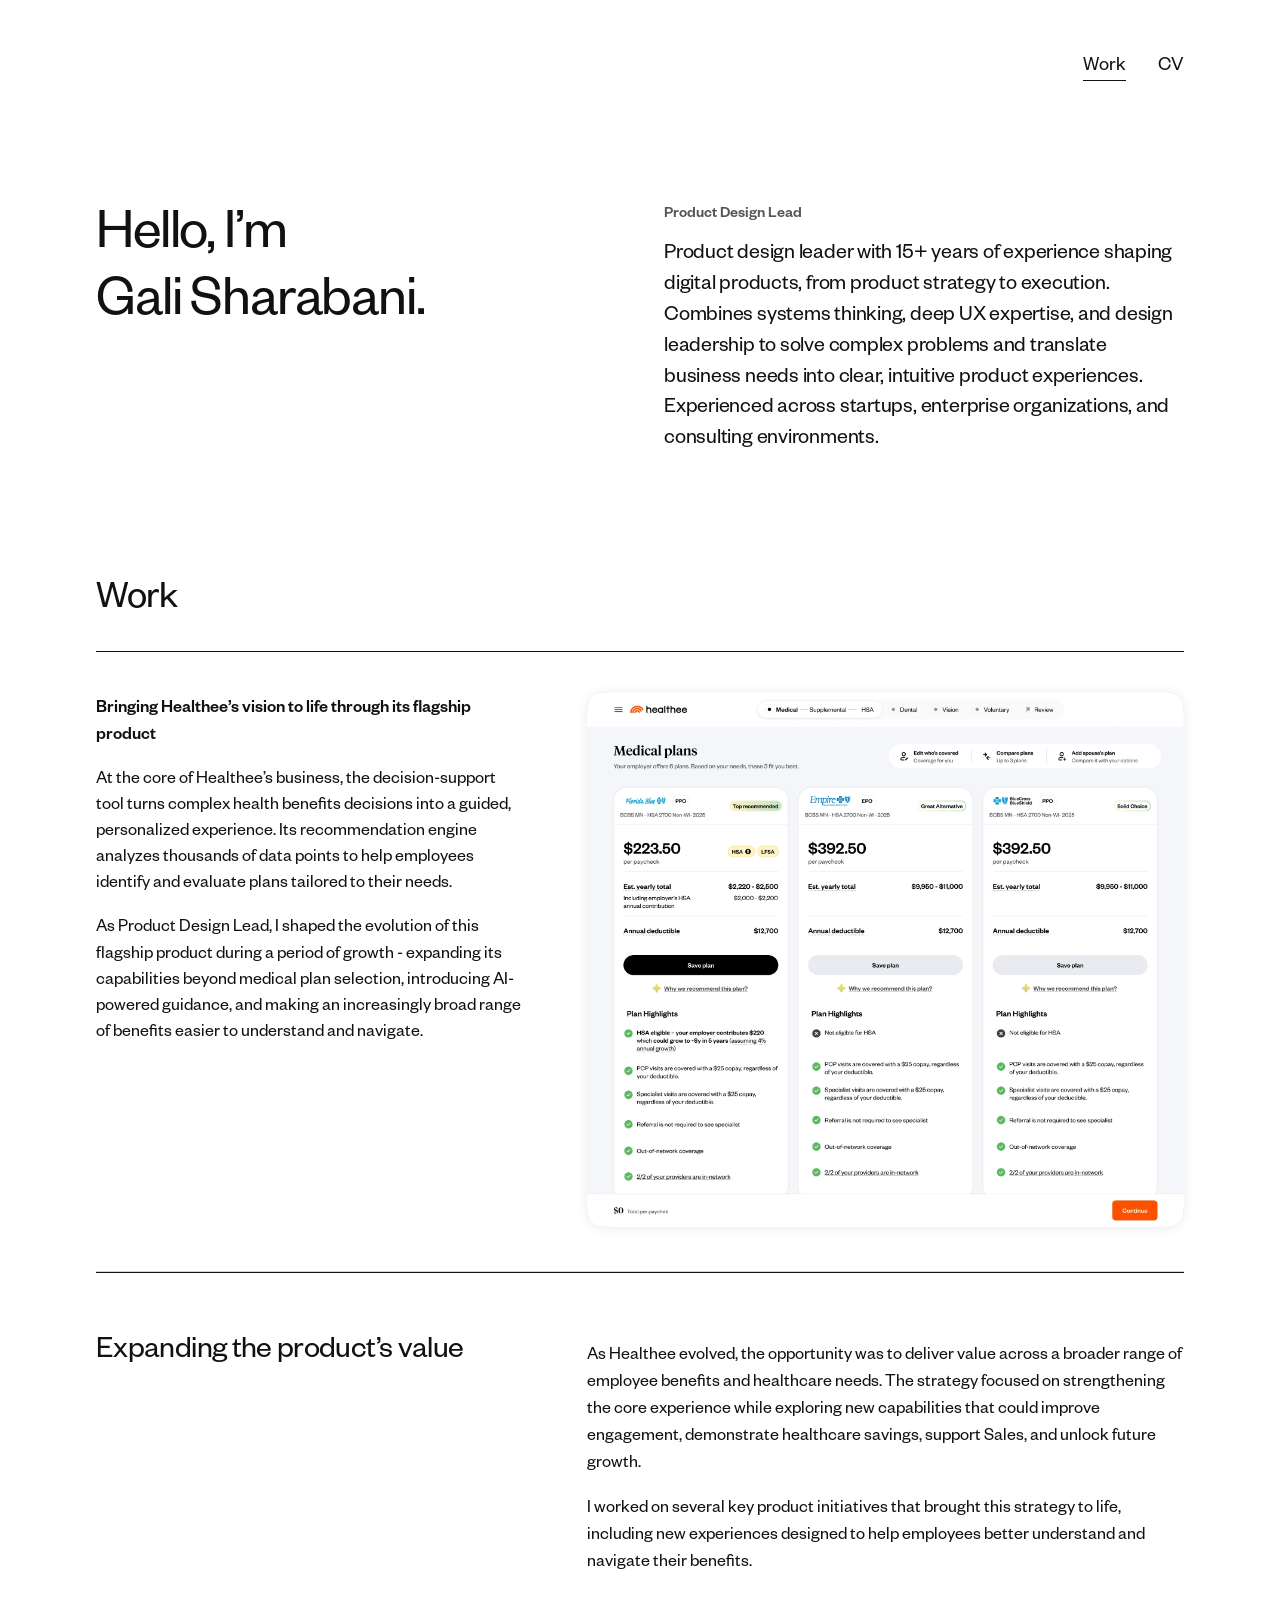
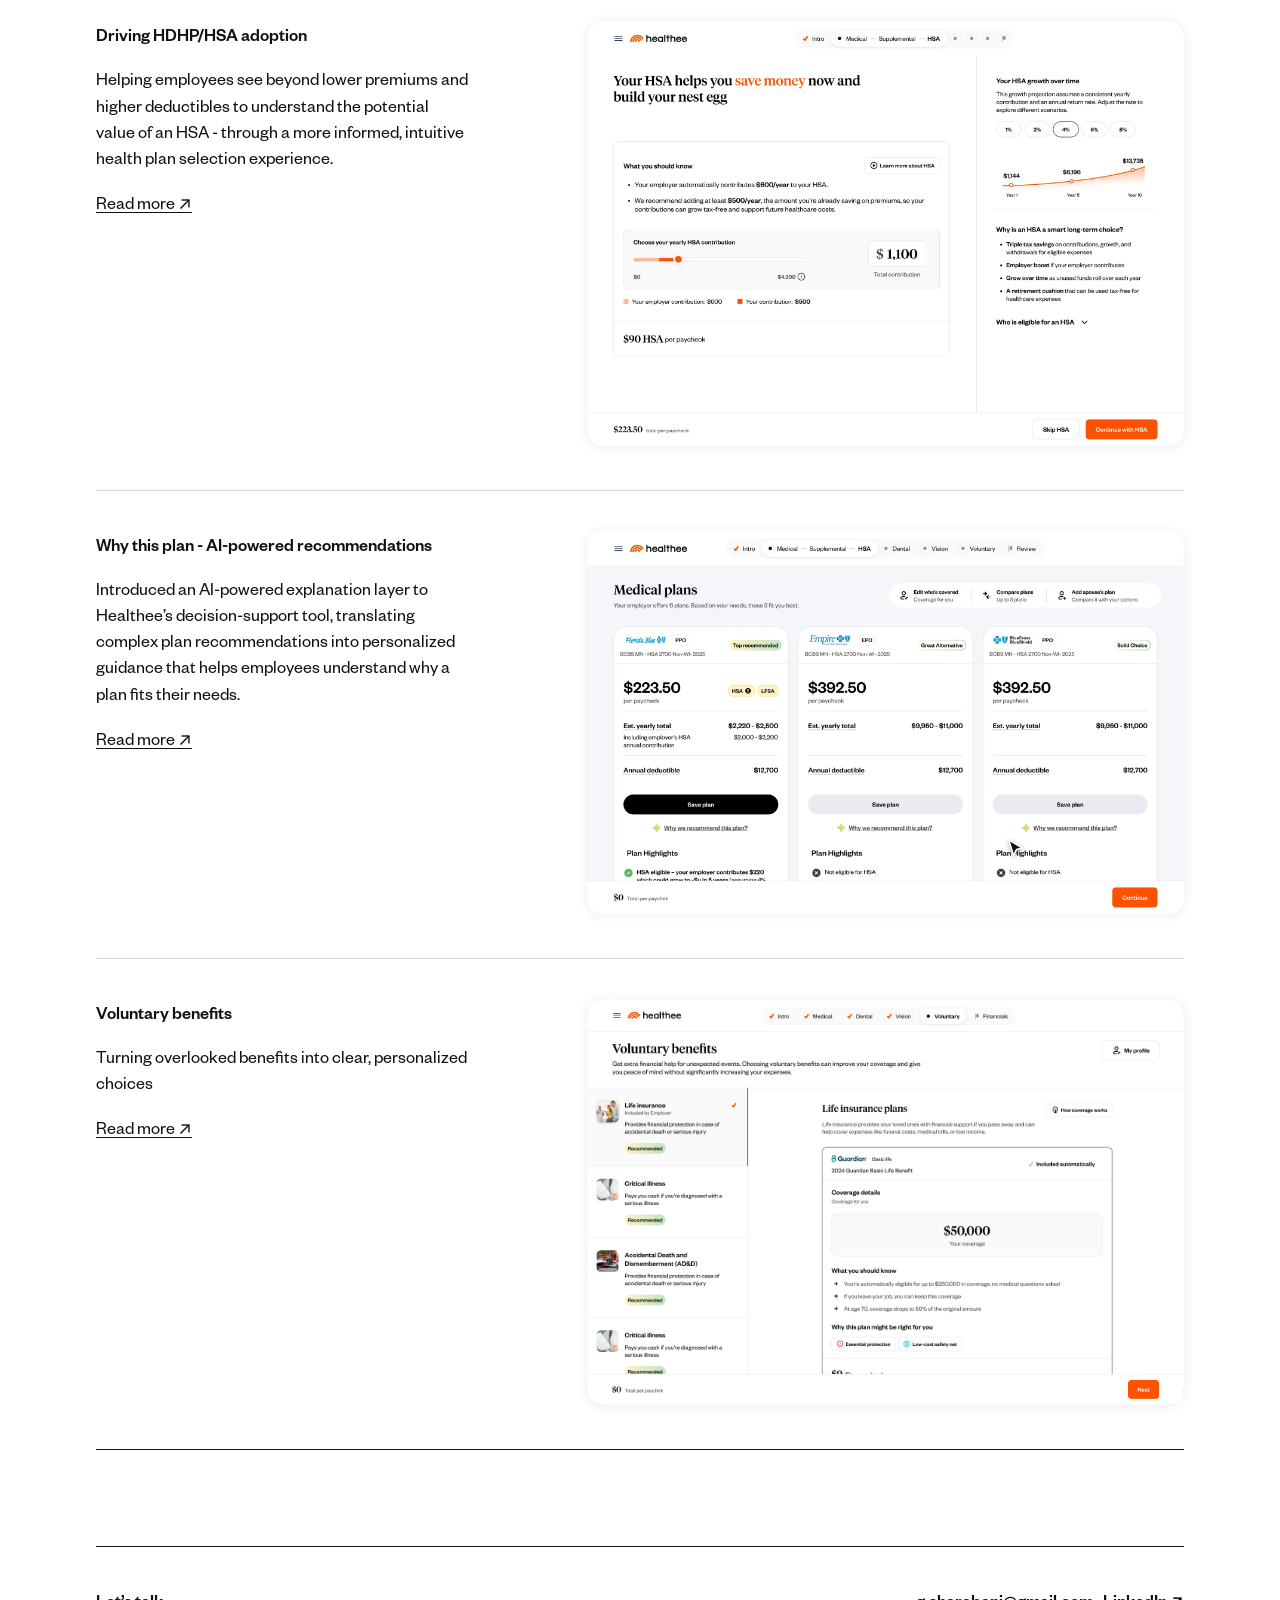
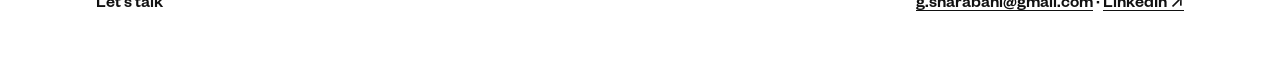
==== index.html @ a4078543 "Initial commit: portfolio site Case studies: HSA, Why this plan, Voluntary benefits.  Co-Authored-By" ====
<!doctype html>
<html lang="en">
<head>
<meta charset="utf-8">
<meta name="viewport" content="width=device-width, initial-scale=1">
<title>Gali Sharabani - Product Design Lead</title>
<meta name="description" content="Product design leader with 15+ years of experience shaping digital products, from product strategy to execution.">
<link rel="preconnect" href="https://fonts.googleapis.com">
<link rel="preconnect" href="https://fonts.gstatic.com" crossorigin>
<link href="https://fonts.googleapis.com/css2?family=Inter:wght@400;500&display=swap" rel="stylesheet">
<style>
@font-face { font-family: "Founders Grotesk"; font-weight: 300; font-style: normal; font-display: swap; src: local("Founders Grotesk Light"), url("fonts/FoundersGrotesk-Light.otf") format("opentype"); }
@font-face { font-family: "Founders Grotesk"; font-weight: 400; font-style: normal; font-display: swap; src: local("Founders Grotesk Regular"), url("fonts/FoundersGrotesk-Regular.otf") format("opentype"); }
@font-face { font-family: "Founders Grotesk"; font-weight: 500; font-style: normal; font-display: swap; src: local("Founders Grotesk Medium"), url("fonts/FoundersGrotesk-Medium.otf") format("opentype"); }
  :root {
    --bg: #ffffff;
    --ink: #111;
    --muted: #55555a;
    --line: #111;
    --chip: #e9e9e7;
    --shot: #ececea;
    --gutter: 56px;
  }
  @media (prefers-color-scheme: dark) {
    :root { --bg:#121212; --ink:#f2f2f0; --muted:#a3a3a8; --line:#f2f2f0; --chip:#26262a; --shot:#1e1e21; }
  }
  * { box-sizing: border-box; }
  html { scroll-behavior: smooth; }
  body {
    margin: 0; background: var(--bg); color: var(--ink);
    font-family: "Founders Grotesk", Inter, system-ui, -apple-system, "Helvetica Neue", Arial, sans-serif;
    font-size: 18px; line-height: 1.5; -webkit-font-smoothing: antialiased;
  }
  a { color: inherit; }
  .wrap { max-width: 1200px; margin: 0 auto; padding: 0 var(--gutter); }

  /* nav */
  nav { display: flex; justify-content: flex-end; gap: 32px; padding-top: 48px; font-size: 20px; }
  nav a { text-decoration: none; padding-bottom: 2px; border-bottom: 1px solid transparent; }
  nav a:hover, nav a:focus-visible { border-bottom-color: var(--ink); }

  /* hero */
  .hero { display: grid; grid-template-columns: 1fr 1fr; gap: 48px; align-items: start; padding: 112px 0 112px; }
  h1 { font-weight: 400; font-size: 58px; line-height: 1.15; letter-spacing: -0.02em; margin: 0; }
  .hero .intro p { font-size: 22px; line-height: 1.4; margin: 12px 0 0; letter-spacing: -0.01em; }
  .hero .intro .kicker { font-size: 16px; font-weight: 500; color: var(--muted); margin: 8px 0 0; letter-spacing: 0; }

  /* section headers */
  h2.section { font-weight: 400; font-size: 40px; letter-spacing: -0.02em; margin: 0 0 28px; }
  .rule { border: 0; border-top: 1px solid var(--line); margin: 0; }

  /* project rows */
  .project { display: grid; grid-template-columns: 5fr 7fr; gap: 64px; padding: 40px 0 44px; border-bottom: 1px solid color-mix(in srgb, var(--ink) 18%, transparent); }
  .project:last-of-type { border-bottom: 0; }
  .project h3 { font-size: 18px; font-weight: 500; margin: 0 0 18px; }
  .project .desc { font-size: 18px; line-height: 1.45; margin: 0 0 18px; max-width: 34ch; }
  .project .meta { margin: 0 0 4px; }
  .tags { display: flex; flex-wrap: wrap; gap: 8px; margin: 18px 0 40px; padding: 0; list-style: none; max-width: 380px; }
  .tags li { background: var(--chip); border-radius: 4px; padding: 3px 10px; font-size: 16px; font-weight: 500; }
  .desc.wide { max-width: 52ch; }
  .initiatives { padding: 48px 0 8px; display: grid; grid-template-columns: 5fr 7fr; gap: 64px; align-items: start; }
  .initiatives h2.sub { margin: 0; }
  .initiatives .init-text .desc { margin-bottom: 18px; }
  .initiatives .init-text .desc:last-child { margin-bottom: 0; }
  .initiatives .desc.wide { max-width: none; }
  h2.sub { font-weight: 400; font-size: 32px; letter-spacing: -0.02em; margin: 0 0 20px; }
  .initiatives .lede { font-size: 18px; font-weight: 500; margin: 0 0 12px; }
  .project h4.subhead { font-size: 18px; font-weight: 500; margin: 28px 0 18px; }
  .flow { position: relative; }
  .flow .screen { position: relative; border-radius: 2.5% / 3.9%; overflow: hidden; background: #fff; box-shadow: 0 1px 12px rgba(0,0,0,.08); }
  .flow .screen img { display: block; width: 100%; height: auto; }
  .flow .screen img.l-pop, .flow .screen img.l-drawer { position: absolute; inset: 0; opacity: 0; }
  .flow .cursor { position: absolute; left: 70%; top: 80%; pointer-events: none; filter: drop-shadow(0 1px 2px rgba(0,0,0,.35)); }
  @media (prefers-reduced-motion: no-preference) {
    .flow .l-pop { animation: flow-pop 12s infinite; }
    .flow .l-drawer { animation: flow-drawer 12s infinite; }
    .flow .cursor { animation: flow-cursor 12s infinite; }
  }
  @media (prefers-reduced-motion: reduce) { .flow .cursor { display: none; } }
  @keyframes flow-pop { 0%,11% { opacity: 0 } 14%,34% { opacity: 1 } 37%,100% { opacity: 0 } }
  @keyframes flow-drawer { 0%,35% { opacity: 0 } 38%,72% { opacity: 1 } 76%,100% { opacity: 0 } }
  @keyframes flow-cursor {
    0%   { left: 70%; top: 82%; transform: scale(1) }
    10%  { left: 28%; top: 31%; transform: scale(1) }
    22%  { left: 28%; top: 31%; transform: scale(1) }
    30%  { left: 17%; top: 63%; transform: scale(1) }
    33%  { left: 17%; top: 63%; transform: scale(1) }
    34%  { left: 17%; top: 63%; transform: scale(.82) }
    35.5%{ left: 17%; top: 63%; transform: scale(1) }
    52%  { left: 96%; top: 6%; transform: scale(1) }
    69%  { left: 96%; top: 6%; transform: scale(1) }
    70.5%{ left: 96%; top: 6%; transform: scale(.82) }
    72%  { left: 96%; top: 6%; transform: scale(1) }
    82%  { left: 62%; top: 86%; transform: scale(1) }
    100% { left: 70%; top: 82%; transform: scale(1) }
  }
  .more { text-decoration: underline; text-underline-offset: 3px; }
  .shot { border-radius: 16px; background: var(--shot); overflow: hidden; aspect-ratio: 16 / 10; box-shadow: 0 1px 12px rgba(0,0,0,.08); position: relative; display: grid; place-items: center; }
  .shot img { width: 100%; height: 100%; object-fit: cover; display: block; position: absolute; inset: 0; }
  .shot span { color: var(--muted); font-size: 16px; padding: 16px; text-align: center; }

  /* CV */
  [hidden] { display: none !important; }
  nav a[aria-current="page"] { border-bottom-color: var(--ink); }
  #cv { padding-top: 112px; }
  .cv-intro { font-size: 27px; line-height: 1.3; letter-spacing: -0.01em; max-width: 40ch; margin: 0 0 56px; }
  .cv-row { display: grid; grid-template-columns: 5fr 7fr; gap: 64px; padding: 28px 0; border-top: 1px solid color-mix(in srgb, var(--ink) 18%, transparent); }
  .cv-row > h4 { margin: 0; font-size: 16px; font-weight: 500; letter-spacing: .02em; text-transform: none; color: var(--muted); }
  .job { margin: 0 0 32px; }
  .job:last-child { margin-bottom: 0; }
  .job-head { display: flex; justify-content: space-between; gap: 16px; font-weight: 500; }
  .job-head .yrs { font-weight: 400; color: var(--muted); white-space: nowrap; }
  .job .role { margin: 0 0 8px; color: var(--muted); }
  .job ul { margin: 8px 0 0; padding-left: 18px; }
  .job li { margin: 0 0 6px; max-width: 62ch; }
  .plain p { margin: 0 0 6px; }
  .plain .sub { color: var(--muted); }

  footer { margin-top: 96px; border-top: 1px solid var(--line); padding: 40px 0 64px; display: flex; justify-content: space-between; flex-wrap: wrap; gap: 16px; font-weight: 500; }
  footer a { text-underline-offset: 3px; }

  /* tablet / mobile */
  @media (max-width: 860px) {
    :root { --gutter: 24px; }
    nav { padding-top: 28px; font-size: 18px; }
    .hero { grid-template-columns: 1fr; gap: 24px; padding: 64px 0; }
    h1 { font-size: 45px; }
    .hero .intro p { font-size: 20px; margin: 12px 0 0; }
    .hero .intro .kicker { font-size: 16px; margin: 0; }
    h2.section { font-size: 34px; }
    .project, .cv-row, .initiatives { grid-template-columns: 1fr; gap: 24px; }
    .project .desc { max-width: none; }
    .tags { margin-bottom: 20px; }
    .cv-intro { font-size: 22px; }
    #cv { padding-top: 64px; }
  }
  @media (prefers-reduced-motion: reduce) { html { scroll-behavior: auto; } }
</style>
</head>
<body>
<div class="wrap">

  <nav aria-label="Primary">
    <a href="#work" id="tab-work" aria-current="page">Work</a>
    <a href="#cv" id="tab-cv">CV</a>
  </nav>

  <div id="view-work">
  <header class="hero">
    <h1>Hello, I’m<br>Gali Sharabani.</h1>
    <div class="intro"><p class="kicker">Product Design Lead</p><p>Product design leader with 15+ years of experience shaping digital products, from product strategy to execution. Combines systems thinking, deep UX expertise, and design leadership to solve complex problems and translate business needs into clear, intuitive product experiences. Experienced across startups, enterprise organizations, and consulting environments.</p></div>
  </header>

  <main>
    <section id="work" aria-labelledby="work-title">
      <h2 class="section" id="work-title">Work</h2>
      <hr class="rule">

      <article class="project">
        <div>
          <h3>Bringing Healthee’s vision to life through its flagship product</h3>
          <p class="desc wide">At the core of Healthee’s business, the decision-support tool turns complex health benefits decisions into a guided, personalized experience. Its recommendation engine analyzes thousands of data points to help employees identify and evaluate plans tailored to their needs.</p>
          <p class="desc wide">As Product Design Lead, I shaped the evolution of this flagship product during a period of growth - expanding its capabilities beyond medical plan selection, introducing AI-powered guidance, and making an increasingly broad range of benefits easier to understand and navigate.</p>

        </div>
        <div class="shot" style="aspect-ratio: 2000 / 1793">
          <span>Add screenshot: assets/decision-support.png</span>
          <img src="assets/decision-support.png" alt="Healthee decision-support tool, plan recommendation screen" onerror="this.remove()">
        </div>
      </article>

      <hr class="rule">
      <div class="initiatives">
        <h2 class="sub">Expanding the product’s value</h2>
        <div class="init-text">
        <p class="desc wide">As Healthee evolved, the opportunity was to deliver value across a broader range of employee benefits and healthcare needs. The strategy focused on strengthening the core experience while exploring new capabilities that could improve engagement, demonstrate healthcare savings, support Sales, and unlock future growth.</p>
        <p class="desc wide">I worked on several key product initiatives that brought this strategy to life, including new experiences designed to help employees better understand and navigate their benefits.</p>
        </div>
      </div>
      <article class="project">
        <div>
          <h3><a href="hsa.html" style="text-decoration:none">Driving HDHP/HSA adoption</a></h3>
          <p class="desc">Helping employees see beyond lower premiums and higher deductibles to understand the potential value of an HSA - through a more informed, intuitive health plan selection experience.</p>
          <a class="more" href="hsa.html">Read more ↗</a>
        </div>
        <a href="hsa.html" aria-label="Open Driving HDHP/HSA adoption case study" style="display:block;text-decoration:none"><div class="shot" style="aspect-ratio: 2000 / 1422">
          <span>Add screenshot: assets/hsa.png</span>
          <img src="assets/hsa.png" alt="HSA experience" onerror="this.remove()">
        </div></a>
      </article>
      <article class="project">
        <div>
          <h3><a href="why-this-plan.html" style="text-decoration:none">Why this plan - AI-powered recommendations</a></h3>
          <p class="desc">Introduced an AI-powered explanation layer to Healthee’s decision-support tool, translating complex plan recommendations into personalized guidance that helps employees understand why a plan fits their needs.</p>
          <a class="more" href="why-this-plan.html">Read more ↗</a>
        </div>
        <a href="why-this-plan.html" aria-label="Open Why this plan case study" style="display:block;text-decoration:none">
          <div class="flow" role="img" aria-label="Animation: hovering the recommended plan opens a short explanation, then a full explanation panel opens and closes">
            <div class="screen">
              <img src="assets/why-this-plan/flow-base.webp" alt="" width="2000" height="1282">
              <img class="l-pop" src="assets/why-this-plan/flow-popover.webp" alt="" width="2000" height="1282">
              <img class="l-drawer" src="assets/why-this-plan/flow-drawer.webp" alt="" width="2000" height="1282">
              <svg class="cursor" viewBox="0 0 24 24" width="22" height="22" aria-hidden="true"><path d="M4 2l15 9-6.5 1.6L9.4 19z" fill="#111" stroke="#fff" stroke-width="1.6" stroke-linejoin="round"/></svg>
            </div>
          </div></a>
      </article>
      <article class="project">
        <div>
          <h3><a href="voluntary-benefits.html" style="text-decoration:none">Voluntary benefits</a></h3>
          <p class="desc">Turning overlooked benefits into clear, personalized choices</p>
          <a class="more" href="voluntary-benefits.html">Read more ↗</a>
        </div>
        <a href="voluntary-benefits.html" aria-label="Open Voluntary benefits case study" style="display:block;text-decoration:none"><div class="shot" style="aspect-ratio: 1536 / 1044">
          <span>Add screenshot: assets/voluntary-benefits.png</span>
          <img src="assets/voluntary-benefits.png" alt="Voluntary benefits step: benefit types on the left, life insurance plan on the right" onerror="this.remove()">
        </div></a>
      </article>
      <hr class="rule">
    </section>
  </main>
  </div>

  <div id="view-cv" hidden>
  <main>
    <section id="cv" aria-labelledby="cv-title">
      <h2 class="section" id="cv-title">CV</h2>
      <p class="cv-intro">Experienced across startups, enterprise organizations, and consulting environments.</p>

      <div class="cv-row">
        <h4>Experience</h4>
        <div>
          <div class="job">
            <div class="job-head"><span>Healthee</span><span class="yrs">2024 – 2026</span></div>
            <p class="role">Product design lead</p>
            <ul>
              <li>Owned the end-to-end user experience for Healthee’s decision-support tool, a core growth product, partnering with Product and Engineering to evolve the experience and deliver on user and business goals.</li>
              <li>Drove complex product initiatives from discovery and definition through design and launch, including major redesigns, new features, and expansion into additional employee benefit experiences.</li>
              <li>Applied user research and product performance insights to identify opportunities, validate design solutions, and continuously improve key product experiences.</li>
              <li>Partnered with Sales to translate the product roadmap into tailored, interactive demos for prospective customers, using AI-powered, code-based prototypes to bring planned capabilities to life.</li>
              <li>Collaborated with Product and Engineering leadership on product direction, priorities, and execution, translating business objectives and user needs into effective product experiences.</li>
              <li>Provided design leadership across the team, driving design quality, leading design reviews, guiding designers through complex challenges, and owning critical cross-team initiatives.</li>
            </ul>
          </div>
          <div class="job">
            <div class="job-head"><span>Designit</span><span class="yrs">2017 – 2024</span></div>
            <p class="role">Director of product design (grew from product designer)</p>
            <ul>
              <li>Managed and mentored up to 15 product designers while staying hands-on in strategic client work.</li>
              <li>Oversaw multiple enterprise engagements at once, from discovery and strategy to design and delivery.</li>
              <li>Worked across finance, insurance, automotive, retail and technology, with clients including Bank Leumi, General Motors, Menora, Shufersal, DavidShield and Cyberint.</li>
              <li>Contributed to business development, recruiting and the growth of the product design practice.</li>
            </ul>
          </div>
          <div class="job">
            <div class="job-head"><span>BRIO Interaction Design</span><span class="yrs">2014 – 2017</span></div>
            <p class="role">Digital product &amp; UX designer</p>
            <ul>
              <li>Designed web and mobile products, from strategy and UX to visual design, prototyping and implementation, working closely with product and engineering.</li>
            </ul>
          </div>
          <div class="job">
            <div class="job-head"><span>Earlier</span></div>
            <p class="role">Freelance graphic &amp; web designer, UX/UI (2013-2017) · Reshet TV, UI designer (2013-2014) · Long Tall Sally, graphic design intern (2012)</p>
          </div>
        </div>
      </div>

      <div class="cv-row">
        <h4>Teaching</h4>
        <div class="plain">
          <p>Shenkar College of Engineering and Design</p>
          <p class="sub">Lecturer, product design · Visual Communication Department</p>
        </div>
      </div>

      <div class="cv-row">
        <h4>Education</h4>
        <div class="plain">
          <p>Shenkar College of Engineering and Design · 2009 – 2013</p>
          <p class="sub">B.Des in Visual Communication, major in Interaction Design</p>
        </div>
      </div>

      <div class="cv-row">
        <h4>Expertise</h4>
        <ul class="tags" style="margin:0;max-width:none" aria-label="Expertise">
          <li>Product design</li><li>Product strategy</li><li>Design leadership</li><li>People mentoring</li>
          <li>Design systems</li><li>UX architecture</li><li>UX writing</li><li>AI-assisted design workflows</li>
        </ul>
      </div>

      <div class="cv-row">
        <h4>Languages</h4>
        <div class="plain"><p>Hebrew - native · English - fluent</p></div>
      </div>
    </section>
  </main>
  </div>

  <footer>
    <span>Let’s talk</span>
    <span><a href="mailto:g.sharabani@gmail.com">g.sharabani@gmail.com</a> · <a href="https://www.linkedin.com/in/gali-sharabani-26747218/" target="_blank" rel="noopener noreferrer">LinkedIn ↗</a></span>
  </footer>
</div>
<script>
  (function () {
    var views = { work: document.getElementById('view-work'), cv: document.getElementById('view-cv') };
    var tabs = { work: document.getElementById('tab-work'), cv: document.getElementById('tab-cv') };
    function show(key) {
      for (var k in views) {
        views[k].hidden = k !== key;
        if (k === key) tabs[k].setAttribute('aria-current', 'page'); else tabs[k].removeAttribute('aria-current');
      }
      window.scrollTo(0, 0);
    }
    Object.keys(tabs).forEach(function (k) {
      tabs[k].addEventListener('click', function (e) {
        e.preventDefault();
        show(k);
        try { history.replaceState(null, '', '#' + k); } catch (err) {}
      });
    });
    window.addEventListener('hashchange', function () { show(location.hash === '#cv' ? 'cv' : 'work'); });
    show(location.hash === '#cv' ? 'cv' : 'work');
  })();
</script>
</body>
</html>
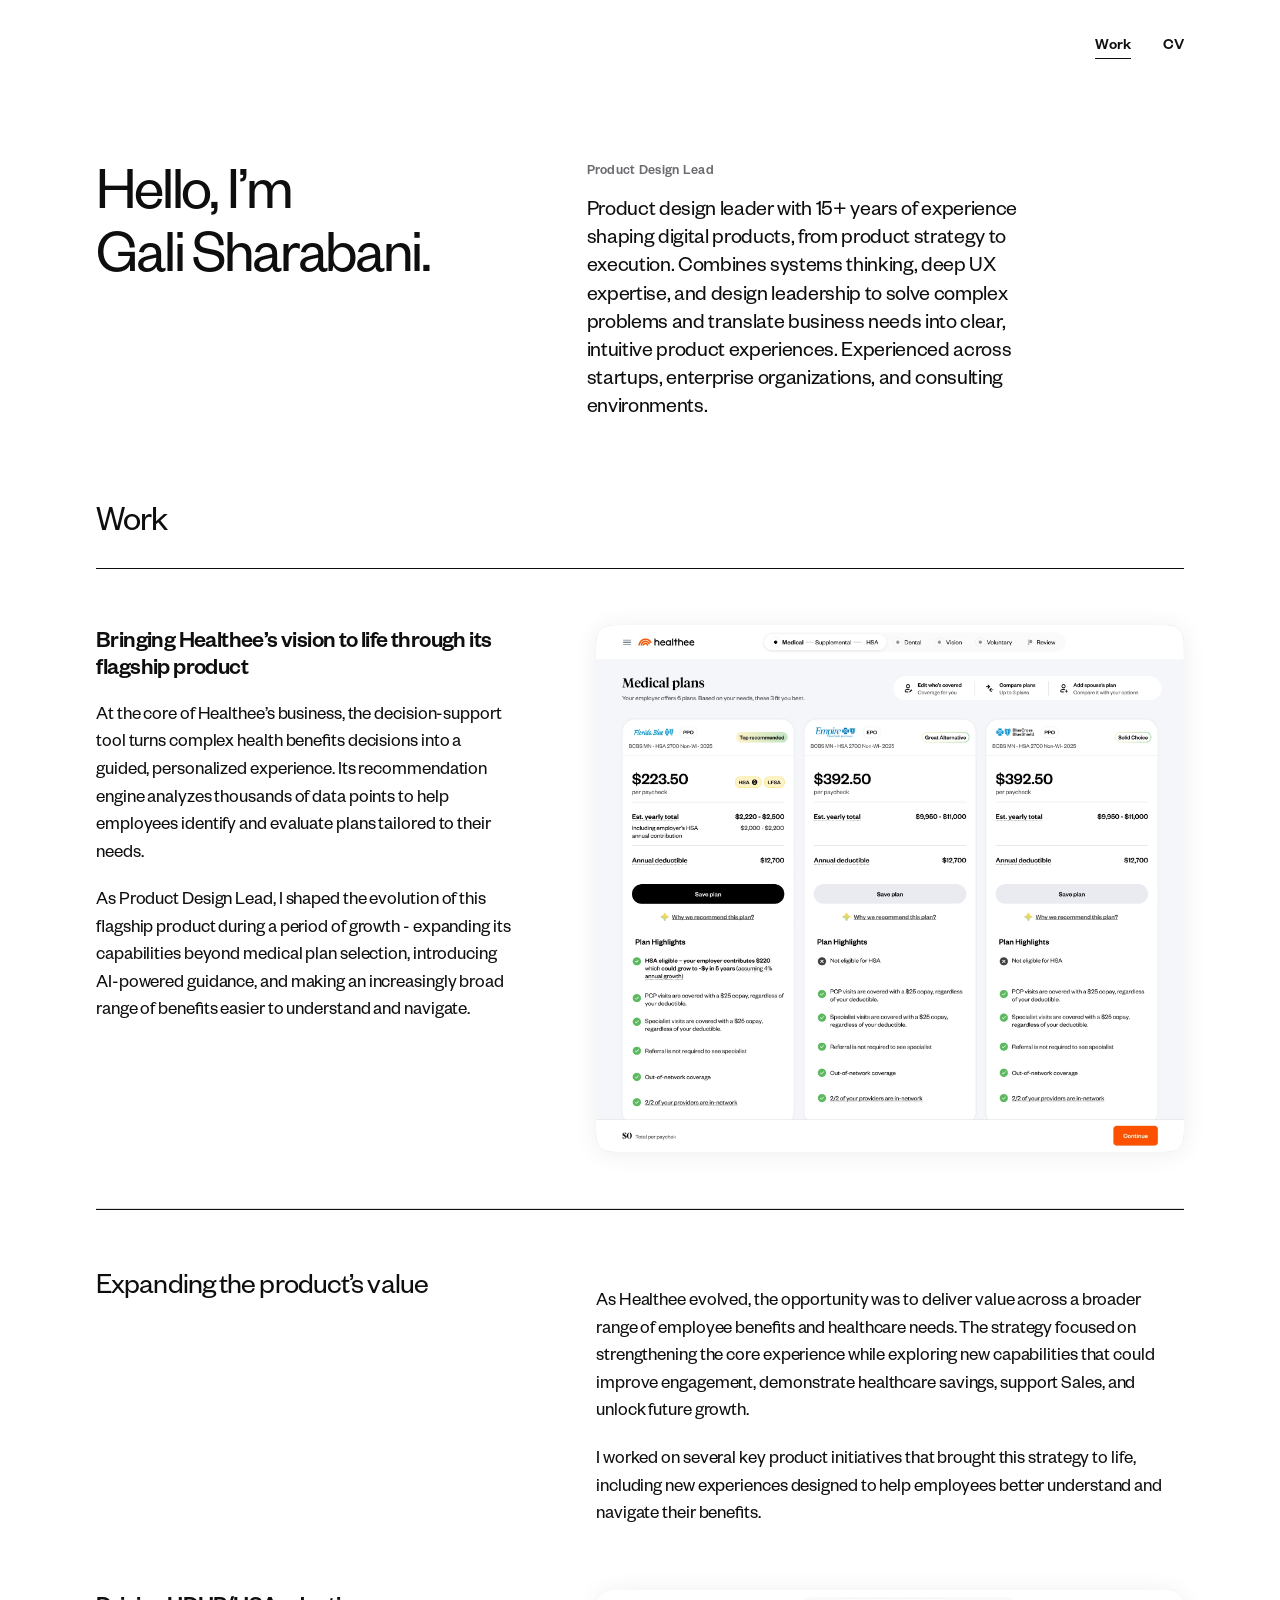
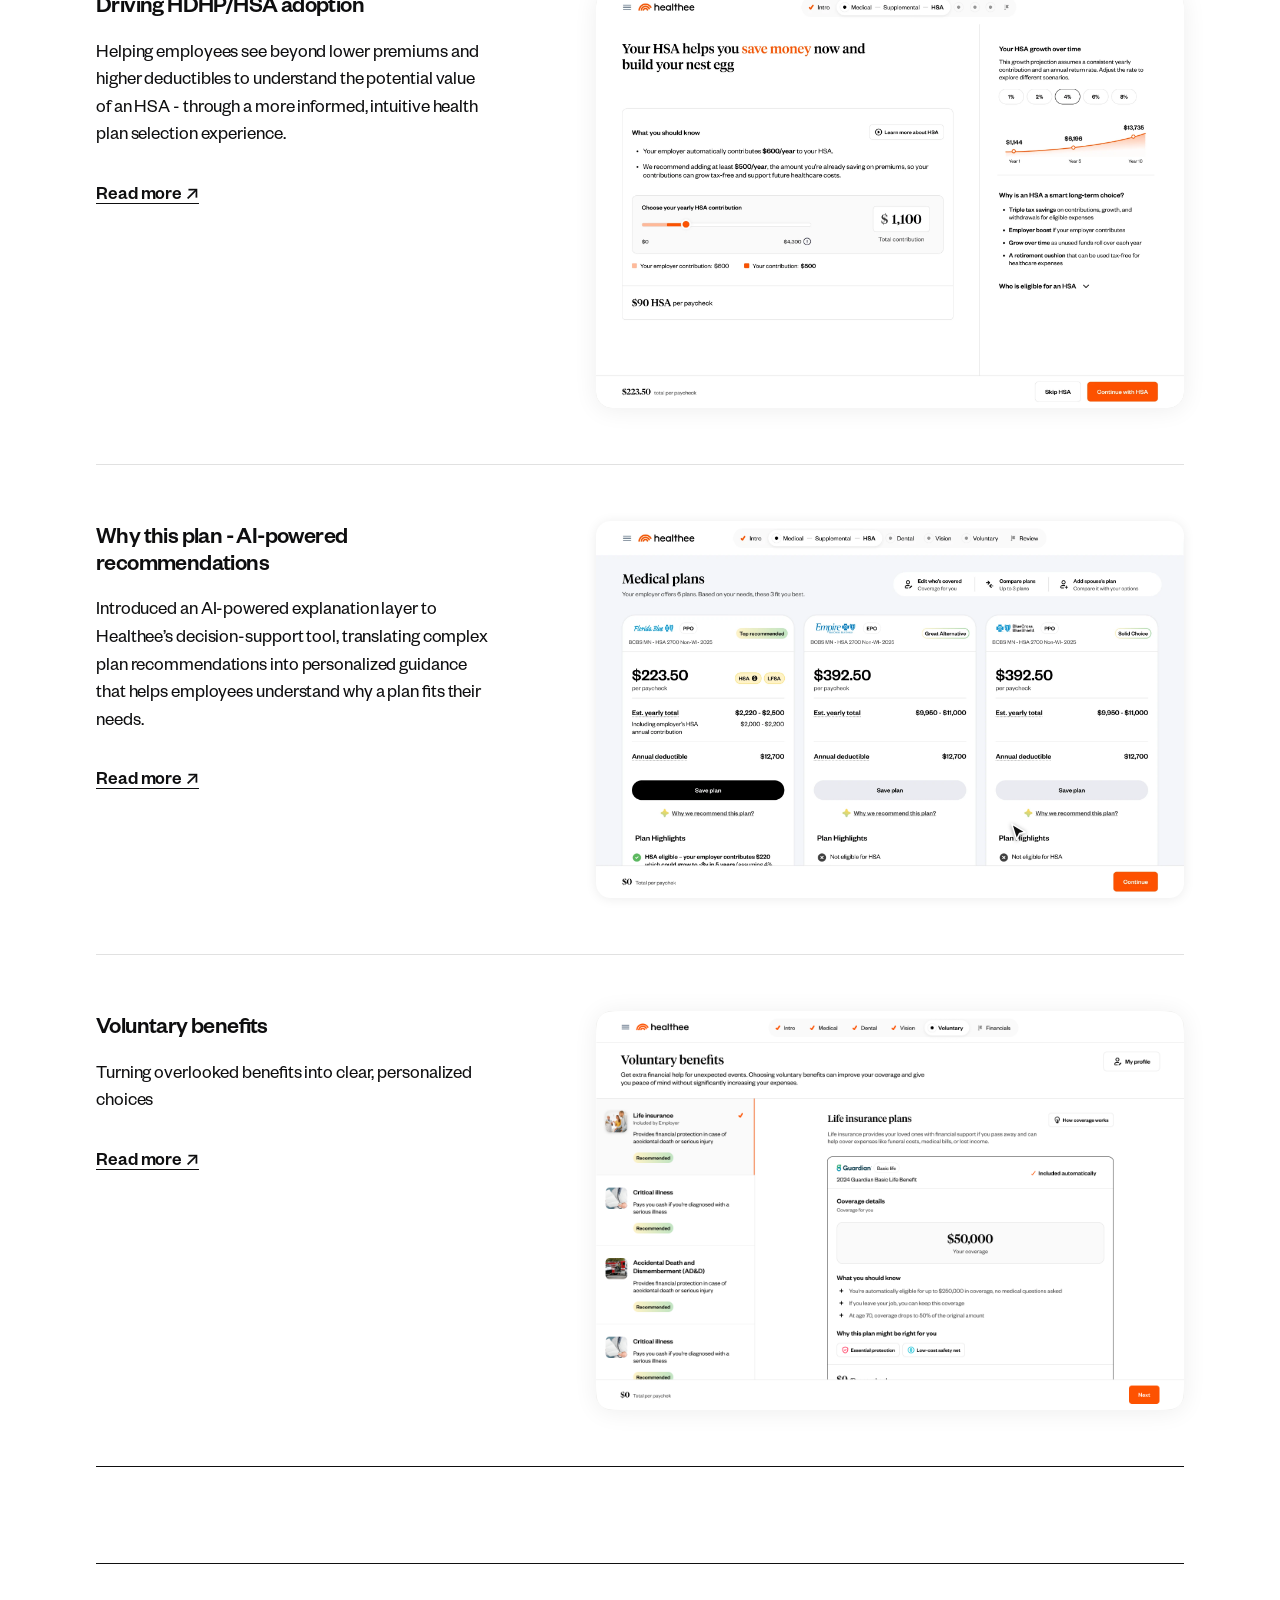
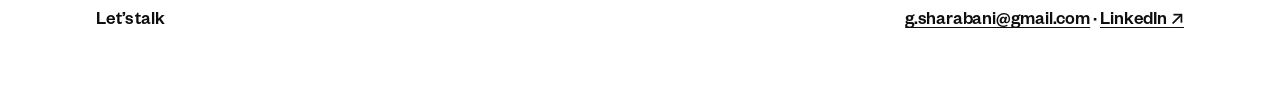
==== commit 4f815979: "Update CV, case studies, typography and design pass Co-Authored-By: Claude Sonnet 5.5 <noreply@anthr" ====
--- a/index.html
+++ b/index.html
@@ -29,7 +29,7 @@
   body {
     margin: 0; background: var(--bg); color: var(--ink);
     font-family: "Founders Grotesk", Inter, system-ui, -apple-system, "Helvetica Neue", Arial, sans-serif;
-    font-size: 18px; line-height: 1.5; -webkit-font-smoothing: antialiased;
+    font-size: calc(18px + 2pt); line-height: 1.5; -webkit-font-smoothing: antialiased;
   }
   a { color: inherit; }
   .wrap { max-width: 1200px; margin: 0 auto; padding: 0 var(--gutter); }
@@ -52,8 +52,8 @@
   /* project rows */
   .project { display: grid; grid-template-columns: 5fr 7fr; gap: 64px; padding: 40px 0 44px; border-bottom: 1px solid color-mix(in srgb, var(--ink) 18%, transparent); }
   .project:last-of-type { border-bottom: 0; }
-  .project h3 { font-size: 18px; font-weight: 500; margin: 0 0 18px; }
-  .project .desc { font-size: 18px; line-height: 1.45; margin: 0 0 18px; max-width: 34ch; }
+  .project h3 { font-size: calc(18px + 2pt); font-weight: 500; margin: 0 0 18px; }
+  .project .desc { font-size: calc(18px + 2pt); line-height: 1.45; margin: 0 0 18px; max-width: 34ch; }
   .project .meta { margin: 0 0 4px; }
   .tags { display: flex; flex-wrap: wrap; gap: 8px; margin: 18px 0 40px; padding: 0; list-style: none; max-width: 380px; }
   .tags li { background: var(--chip); border-radius: 4px; padding: 3px 10px; font-size: 16px; font-weight: 500; }
@@ -64,8 +64,8 @@
   .initiatives .init-text .desc:last-child { margin-bottom: 0; }
   .initiatives .desc.wide { max-width: none; }
   h2.sub { font-weight: 400; font-size: 32px; letter-spacing: -0.02em; margin: 0 0 20px; }
-  .initiatives .lede { font-size: 18px; font-weight: 500; margin: 0 0 12px; }
-  .project h4.subhead { font-size: 18px; font-weight: 500; margin: 28px 0 18px; }
+  .initiatives .lede { font-size: calc(18px + 2pt); font-weight: 500; margin: 0 0 12px; }
+  .project h4.subhead { font-size: calc(18px + 2pt); font-weight: 500; margin: 28px 0 18px; }
   .flow { position: relative; }
   .flow .screen { position: relative; border-radius: 2.5% / 3.9%; overflow: hidden; background: #fff; box-shadow: 0 1px 12px rgba(0,0,0,.08); }
   .flow .screen img { display: block; width: 100%; height: auto; }
@@ -94,6 +94,7 @@
     82%  { left: 62%; top: 86%; transform: scale(1) }
     100% { left: 70%; top: 82%; transform: scale(1) }
   }
+  .clients { margin: 18px 0 0; color: var(--muted); }
   .more { text-decoration: underline; text-underline-offset: 3px; }
   .shot { border-radius: 16px; background: var(--shot); overflow: hidden; aspect-ratio: 16 / 10; box-shadow: 0 1px 12px rgba(0,0,0,.08); position: relative; display: grid; place-items: center; }
   .shot img { width: 100%; height: 100%; object-fit: cover; display: block; position: absolute; inset: 0; }
@@ -104,12 +105,15 @@
   nav a[aria-current="page"] { border-bottom-color: var(--ink); }
   #cv { padding-top: 112px; }
   .cv-intro { font-size: 27px; line-height: 1.3; letter-spacing: -0.01em; max-width: 40ch; margin: 0 0 56px; }
-  .cv-row { display: grid; grid-template-columns: 5fr 7fr; gap: 64px; padding: 28px 0; border-top: 1px solid color-mix(in srgb, var(--ink) 18%, transparent); }
+  .cv-row { display: grid; grid-template-columns: 200px 1fr; gap: 24px; padding: 28px 0; border-top: 1px solid color-mix(in srgb, var(--ink) 18%, transparent); }
   .cv-row > h4 { margin: 0; font-size: 16px; font-weight: 500; letter-spacing: .02em; text-transform: none; color: var(--muted); }
-  .job { margin: 0 0 32px; }
-  .job:last-child { margin-bottom: 0; }
-  .job-head { display: flex; justify-content: space-between; gap: 16px; font-weight: 500; }
-  .job-head .yrs { font-weight: 400; color: var(--muted); white-space: nowrap; }
+  .cv-exp { grid-template-columns: 1fr; gap: 28px; }
+  .job { display: grid; grid-template-columns: 200px 1fr; gap: 24px; margin: 0 0 32px; }
+  .job.tight { margin-bottom: 8px; }
+  .job.sub { margin-bottom: 20px; }
+  .yrs-col { margin: 0; font-style: italic; color: var(--muted); font-size: 14px; line-height: 1.5; padding-top: 2px; }
+  .company { margin: 0; font-weight: 500; }
+  .role-title { margin: 0; font-weight: 500; }
   .job .role { margin: 0 0 8px; color: var(--muted); }
   .job ul { margin: 8px 0 0; padding-left: 18px; }
   .job li { margin: 0 0 6px; max-width: 62ch; }
@@ -129,12 +133,127 @@
     .hero .intro .kicker { font-size: 16px; margin: 0; }
     h2.section { font-size: 34px; }
     .project, .cv-row, .initiatives { grid-template-columns: 1fr; gap: 24px; }
+    .job { grid-template-columns: 1fr; gap: 4px; }
     .project .desc { max-width: none; }
     .tags { margin-bottom: 20px; }
     .cv-intro { font-size: 22px; }
     #cv { padding-top: 64px; }
   }
   @media (prefers-reduced-motion: reduce) { html { scroll-behavior: auto; } }
+
+/* ===== Design pass: type scale, hierarchy, spacing (8pt rhythm) ===== */
+:root {
+  --ink: #0e0e0f; --muted: #6b6b71; --hair: rgba(14,14,15,.12); --chip: #f1f1ef;
+  --fs-body: calc(18px + 2pt);
+  --shadow: 0 2px 24px rgba(0,0,0,.07);
+}
+body { font-size: var(--fs-body); line-height: 1.45; letter-spacing: -0.005em; font-feature-settings: "kern", "liga"; text-rendering: optimizeLegibility; }
+
+nav { padding-top: 40px; gap: 32px; font-size: 18px; font-weight: 500; letter-spacing: 0; }
+nav a { padding-bottom: 3px; }
+
+/* hero */
+.hero { grid-template-columns: 5fr 7fr; gap: 64px; padding: 128px 0 112px; }
+h1 { font-size: clamp(48px, 6.2vw, 80px); line-height: 1.02; letter-spacing: -0.035em; font-weight: 400; }
+.hero .intro .kicker { font-size: 14px; letter-spacing: .02em; margin: 6px 0 0; }
+.hero .intro p { font-size: 26px; line-height: 1.28; letter-spacing: -0.015em; margin: 14px 0 0; max-width: 34ch; }
+
+/* section titles */
+h2.section { font-size: 48px; line-height: 1.05; letter-spacing: -0.03em; margin: 0 0 32px; }
+h2.sub { font-size: 40px; line-height: 1.08; letter-spacing: -0.03em; margin: 0; }
+.rule { border-top-color: var(--ink); }
+
+/* projects */
+.project { gap: 80px; padding: 64px 0; border-bottom: 1px solid var(--hair); }
+.project h3 { font-size: 30px; line-height: 1.12; letter-spacing: -0.025em; font-weight: 500; margin: 0 0 20px; }
+.project h3 a { text-decoration: none; }
+.project .desc { font-size: var(--fs-body); line-height: 1.45; margin: 0 0 20px; max-width: 36ch; }
+.desc.wide { max-width: 56ch; }
+.project h4.subhead { font-size: 22px; line-height: 1.2; letter-spacing: -0.015em; margin: 36px 0 16px; }
+.more { display: inline-block; margin-top: 12px; font-weight: 500; text-underline-offset: 4px; text-decoration-thickness: 1px; }
+.tags { gap: 8px; margin: 24px 0 0; }
+.tags li { font-size: 14px; padding: 5px 12px; border-radius: 999px; background: var(--chip); }
+.initiatives { padding: 72px 0 8px; gap: 80px; }
+.initiatives .init-text .desc { margin-bottom: 20px; }
+.shot { box-shadow: var(--shadow); }
+.shot span { font-size: 14px; }
+
+/* CV */
+#cv { padding-top: 128px; }
+.cv-row { gap: 24px; padding: 32px 0; border-top: 1px solid var(--hair); }
+.cv-row > h4 { font-size: 14px; letter-spacing: .02em; font-weight: 500; padding-top: 4px; }
+.cv-exp { gap: 32px; }
+.job { grid-template-columns: 200px 1fr; margin: 0 0 40px; }
+.job.tight { margin-bottom: 8px; }
+.job.sub { margin-bottom: 24px; }
+.yrs-col { font-size: 14px; letter-spacing: .01em; padding-top: 5px; }
+.company { font-size: 24px; line-height: 1.2; letter-spacing: -0.015em; font-weight: 500; }
+.role-title { font-size: var(--fs-body); font-weight: 500; }
+.job .role { margin: 4px 0 12px; }
+.job ul { margin: 12px 0 0; padding-left: 20px; }
+.job li { margin: 0 0 10px; max-width: 60ch; line-height: 1.45; }
+.clients { margin: 20px 0 0; font-size: 18px; }
+.plain p { margin: 0 0 4px; }
+
+footer { margin-top: 128px; padding: 40px 0 72px; font-weight: 500; }
+
+@media (max-width: 860px) {
+  :root { --fs-body: 18px; }
+  nav { padding-top: 24px; font-size: 16px; }
+  .hero { grid-template-columns: 1fr; gap: 24px; padding: 72px 0 56px; }
+  h1 { font-size: 48px; }
+  .hero .intro p { font-size: 20px; max-width: none; }
+  h2.section { font-size: 36px; }
+  h2.sub { font-size: 32px; }
+  .project { grid-template-columns: 1fr; gap: 28px; padding: 40px 0; }
+  .project h3 { font-size: 26px; }
+  .project .desc { max-width: none; }
+  .initiatives { grid-template-columns: 1fr; gap: 20px; padding-top: 48px; }
+  #cv { padding-top: 72px; }
+  .cv-row { grid-template-columns: 1fr; gap: 12px; padding: 24px 0; }
+  .job { grid-template-columns: 1fr; gap: 4px; margin-bottom: 32px; }
+  .company { font-size: 22px; }
+  footer { margin-top: 72px; }
+}
+
+/* ===== Scale pass: calmer sizes ===== */
+:root { --fs-body: 19px; }
+nav { font-size: 16px; padding-top: 32px; }
+.hero { padding: 96px 0 80px; }
+h1 { font-size: clamp(40px, 4.8vw, 62px); }
+.hero .intro p { font-size: 22px; }
+h2.section { font-size: 36px; }
+h2.sub { font-size: 30px; }
+.project { padding: 56px 0; }
+.project h3 { font-size: 24px; }
+.project h4.subhead { font-size: 20px; margin: 28px 0 12px; }
+.tags li { font-size: 13px; padding: 4px 10px; }
+.cv-row > h4 { font-size: 13px; }
+.yrs-col { font-size: 13px; }
+.company { font-size: 20px; }
+.clients { font-size: 16px; }
+.initiatives { padding-top: 56px; }
+#cv { padding-top: 96px; }
+footer { margin-top: 96px; }
+@media (max-width: 860px) {
+  :root { --fs-body: 17px; }
+  nav { font-size: 15px; }
+  .hero { padding: 56px 0 40px; }
+  h1 { font-size: 40px; }
+  .hero .intro p { font-size: 19px; }
+  h2.section { font-size: 30px; }
+  h2.sub { font-size: 26px; }
+  .project { padding: 32px 0; }
+  .project h3 { font-size: 22px; }
+  .company { font-size: 19px; }
+  #cv { padding-top: 56px; }
+}
+
+/* CV: larger labels and years, role line in black */
+.yrs-col { font-size: 16px; padding-top: 4px; }
+.cv-row > h4 { font-size: 17px; padding-top: 3px; }
+.job .role { color: var(--ink); }
+@media (max-width: 860px) { .yrs-col { font-size: 15px; } .cv-row > h4 { font-size: 16px; } }
 </style>
 </head>
 <body>
@@ -226,41 +345,87 @@
       <h2 class="section" id="cv-title">CV</h2>
       <p class="cv-intro">Experienced across startups, enterprise organizations, and consulting environments.</p>
 
-      <div class="cv-row">
+      <div class="cv-row cv-exp">
         <h4>Experience</h4>
-        <div>
+        <div class="exp">
           <div class="job">
-            <div class="job-head"><span>Healthee</span><span class="yrs">2024 – 2026</span></div>
-            <p class="role">Product design lead</p>
-            <ul>
-              <li>Owned the end-to-end user experience for Healthee’s decision-support tool, a core growth product, partnering with Product and Engineering to evolve the experience and deliver on user and business goals.</li>
-              <li>Drove complex product initiatives from discovery and definition through design and launch, including major redesigns, new features, and expansion into additional employee benefit experiences.</li>
-              <li>Applied user research and product performance insights to identify opportunities, validate design solutions, and continuously improve key product experiences.</li>
-              <li>Partnered with Sales to translate the product roadmap into tailored, interactive demos for prospective customers, using AI-powered, code-based prototypes to bring planned capabilities to life.</li>
-              <li>Collaborated with Product and Engineering leadership on product direction, priorities, and execution, translating business objectives and user needs into effective product experiences.</li>
-              <li>Provided design leadership across the team, driving design quality, leading design reviews, guiding designers through complex challenges, and owning critical cross-team initiatives.</li>
-            </ul>
+            <p class="yrs-col">2024 – 2026</p>
+            <div class="job-main">
+              <p class="company">Healthee</p>
+              <p class="role">Product design lead</p>
+              <ul>
+                <li>Owned the end-to-end user experience for Healthee’s decision-support tool, a core growth product, partnering with Product and Engineering to evolve the experience and deliver on user and business goals.</li>
+                <li>Drove complex product initiatives from discovery and definition through design and launch, including major redesigns, new features, and expansion into additional employee benefit experiences.</li>
+                <li>Applied user research and product performance insights to identify opportunities, validate design solutions, and continuously improve key product experiences.</li>
+                <li>Partnered with Sales to translate the product roadmap into tailored, interactive demos for prospective customers, using AI-powered, code-based prototypes to bring planned capabilities to life.</li>
+                <li>Collaborated with Product and Engineering leadership on product direction, priorities, and execution, translating business objectives and user needs into effective product experiences.</li>
+                <li>Provided design leadership across the team, driving design quality, leading design reviews, guiding designers through complex challenges, and owning critical cross-team initiatives.</li>
+              </ul>
+            </div>
+          </div>
+          <div class="job tight">
+            <p class="yrs-col">Dec 2017 – Sep 2024</p>
+            <div class="job-main"><p class="company">Designit</p></div>
+          </div>
+          <div class="job sub">
+            <p class="yrs-col">Dec 2021 – Sep 2024</p>
+            <div class="job-main">
+              <p class="role-title">Director of product design</p>
+              <ul>
+                <li>Co-managed a multidisciplinary design team of approximately 20 designers alongside two other Directors, sharing leadership responsibilities and guiding Design Leads across the team.</li>
+                <li>Led strategic company initiatives and contributed to business growth through sales, business development, and client relationships.</li>
+                <li>Contributed to recruiting and the continued growth of the design practice, while remaining hands-on across strategic client engagements.</li>
+              </ul>
+            </div>
+          </div>
+          <div class="job sub">
+            <p class="yrs-col">Jun 2020 – Dec 2021</p>
+            <div class="job-main">
+              <p class="role-title">Lead designer</p>
+              <ul>
+                <li>Led complex enterprise engagements from discovery and product strategy through design and delivery.</li>
+                <li>Took on broader project leadership and people responsibilities, guiding designers and coordinating project execution.</li>
+              </ul>
+            </div>
+          </div>
+          <div class="job sub">
+            <p class="yrs-col">Jun 2018 – May 2020</p>
+            <div class="job-main">
+              <p class="role-title">Senior designer &amp; product owner</p>
+              <ul>
+                <li>Led design execution, prioritized tasks, and coordinated work across multidisciplinary teams.</li>
+                <li>Aligned design activities with project goals and delivery needs.</li>
+              </ul>
+            </div>
+          </div>
+          <div class="job sub">
+            <p class="yrs-col">Dec 2017 – Jun 2018</p>
+            <div class="job-main">
+              <p class="role-title">Product designer</p>
+              <ul>
+                <li>Designed digital products across client engagements, contributing from UX through visual design and delivery.</li>
+              </ul>
+            </div>
+          </div>
+          <div class="job sub">
+            <p class="yrs-col"></p>
+            <div class="job-main"><p class="clients">Selected clients: Bank Leumi, General Motors, Menora, Shufersal, DavidShield, Cyberint.</p></div>
           </div>
           <div class="job">
-            <div class="job-head"><span>Designit</span><span class="yrs">2017 – 2024</span></div>
-            <p class="role">Director of product design (grew from product designer)</p>
-            <ul>
-              <li>Managed and mentored up to 15 product designers while staying hands-on in strategic client work.</li>
-              <li>Oversaw multiple enterprise engagements at once, from discovery and strategy to design and delivery.</li>
-              <li>Worked across finance, insurance, automotive, retail and technology, with clients including Bank Leumi, General Motors, Menora, Shufersal, DavidShield and Cyberint.</li>
-              <li>Contributed to business development, recruiting and the growth of the product design practice.</li>
-            </ul>
+            <p class="yrs-col">2014 – 2017</p>
+            <div class="job-main">
+              <p class="company">BRIO Interaction Design</p>
+              <p class="role">Digital product &amp; UX designer</p>
+              <ul>
+                <li>Designed web and mobile products, from strategy and UX to visual design, prototyping and implementation, working closely with product and engineering.</li>
+              </ul>
+            </div>
           </div>
           <div class="job">
-            <div class="job-head"><span>BRIO Interaction Design</span><span class="yrs">2014 – 2017</span></div>
-            <p class="role">Digital product &amp; UX designer</p>
-            <ul>
-              <li>Designed web and mobile products, from strategy and UX to visual design, prototyping and implementation, working closely with product and engineering.</li>
-            </ul>
-          </div>
-          <div class="job">
-            <div class="job-head"><span>Earlier</span></div>
-            <p class="role">Freelance graphic &amp; web designer, UX/UI (2013-2017) · Reshet TV, UI designer (2013-2014) · Long Tall Sally, graphic design intern (2012)</p>
+            <p class="yrs-col">Earlier</p>
+            <div class="job-main">
+              <p class="role">Freelance graphic &amp; web designer, UX/UI (2013-2017) · Reshet TV, UI designer (2013-2014) · Long Tall Sally, graphic design intern (2012)</p>
+            </div>
           </div>
         </div>
       </div>
@@ -284,8 +449,7 @@
       <div class="cv-row">
         <h4>Expertise</h4>
         <ul class="tags" style="margin:0;max-width:none" aria-label="Expertise">
-          <li>Product design</li><li>Product strategy</li><li>Design leadership</li><li>People mentoring</li>
-          <li>Design systems</li><li>UX architecture</li><li>UX writing</li><li>AI-assisted design workflows</li>
+          <li>Product design leadership</li><li>Product strategy</li><li>Research &amp; discovery</li><li>Team development</li><li>Complex UX &amp; information architecture</li><li>Design systems</li><li>AI-assisted prototyping</li>
         </ul>
       </div>
 
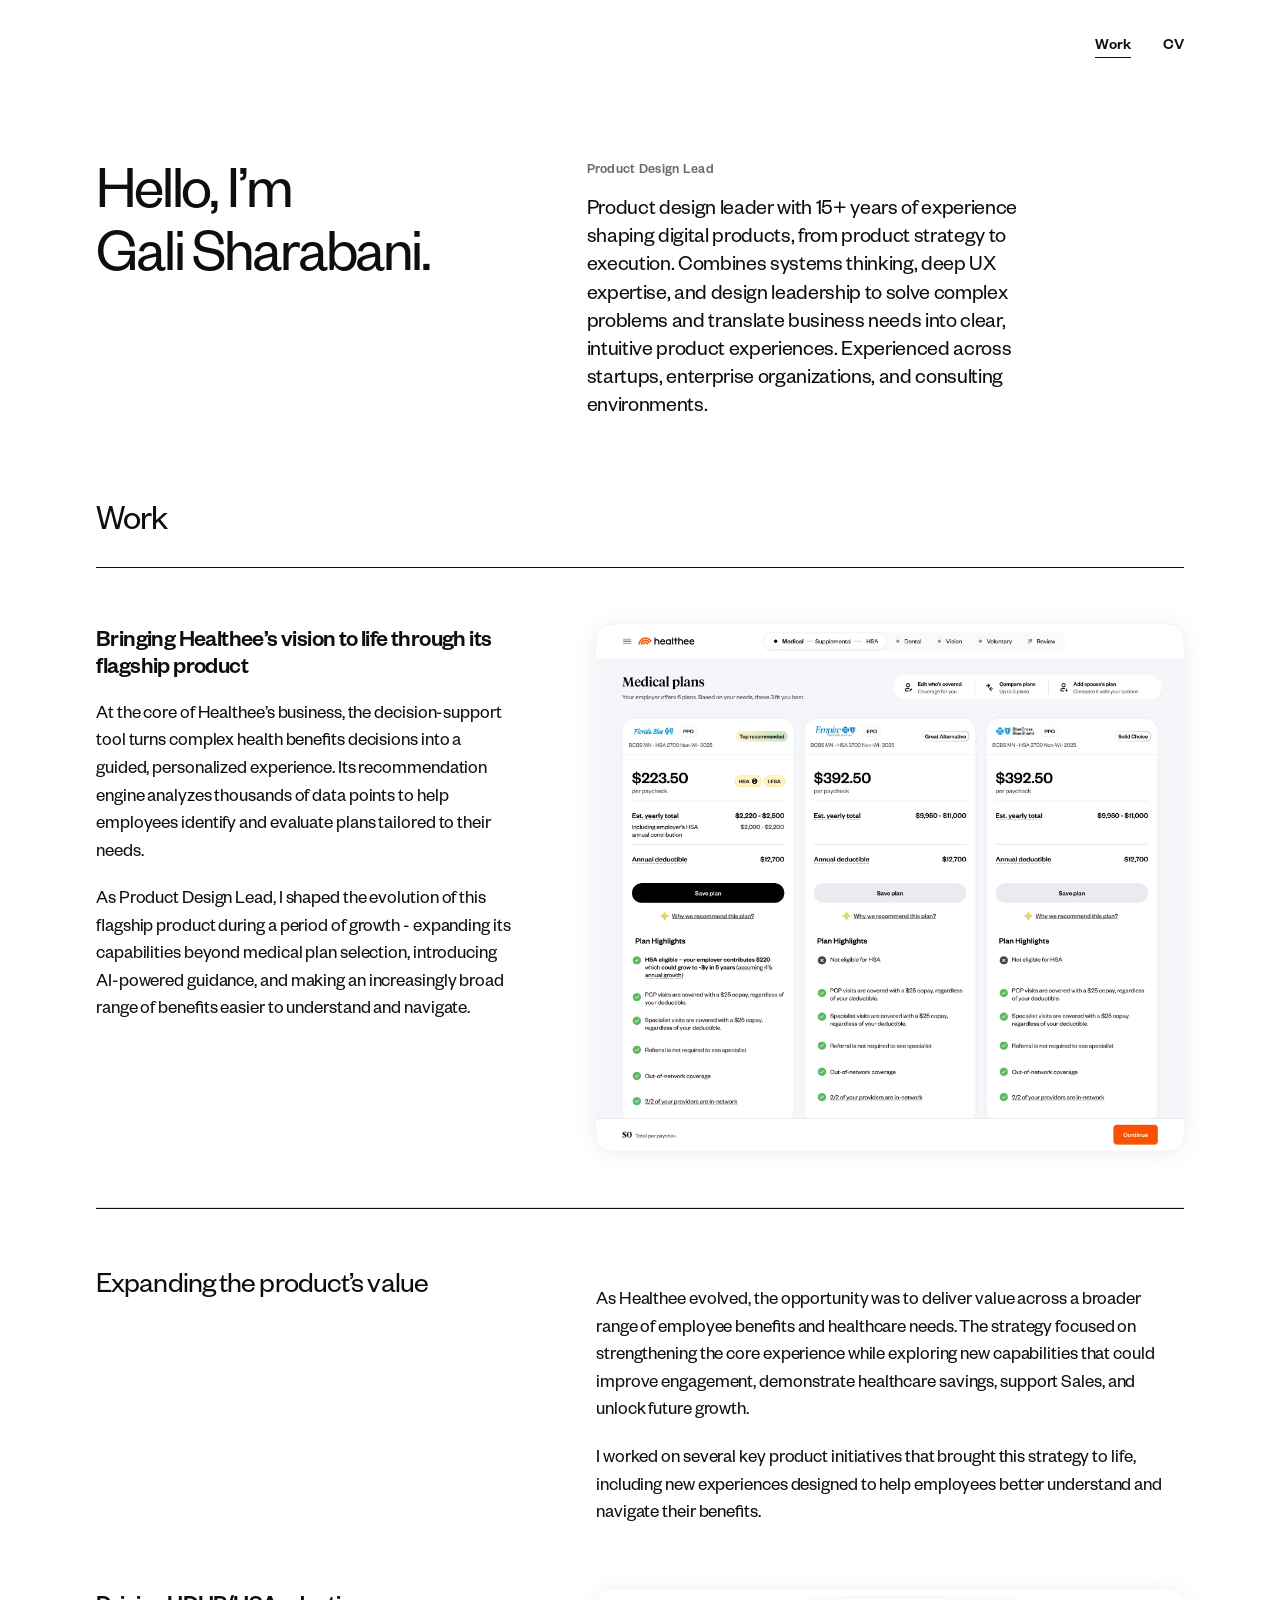
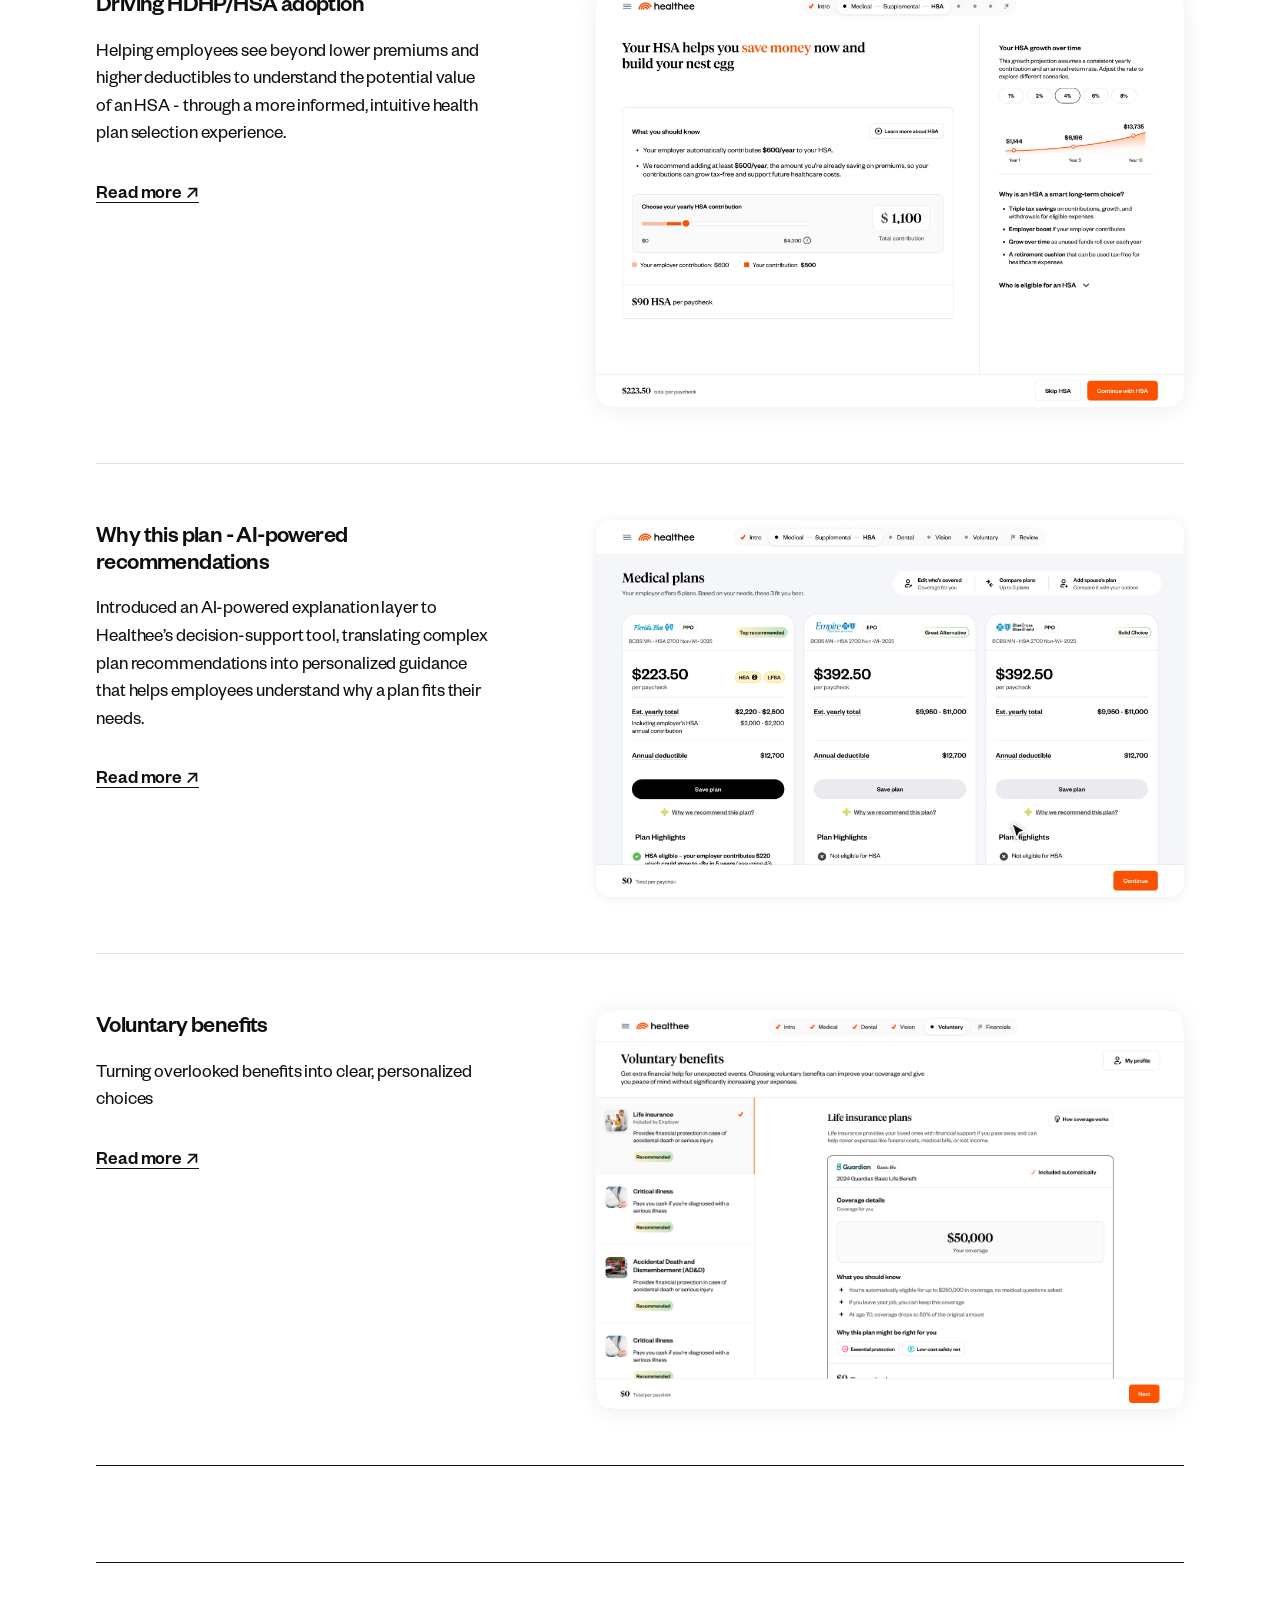
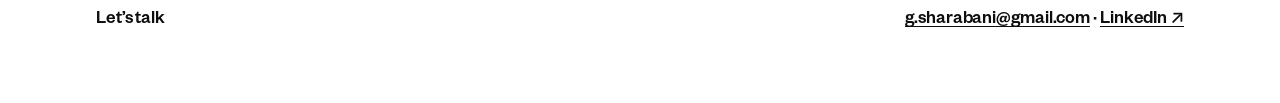
==== commit d340c51d: "Add motion system: scroll reveals, headline word reveal, hover states, progress bar, count-up Co-Aut" ====
--- a/index.html
+++ b/index.html
@@ -2,6 +2,7 @@
 <html lang="en">
 <head>
 <meta charset="utf-8">
+<script>document.documentElement.classList.add("js");setTimeout(function(){if(!window.__motion)document.documentElement.classList.add("reveal-all")},3500)</script>
 <meta name="viewport" content="width=device-width, initial-scale=1">
 <title>Gali Sharabani - Product Design Lead</title>
 <meta name="description" content="Product design leader with 15+ years of experience shaping digital products, from product strategy to execution.">
@@ -254,7 +255,45 @@
 .cv-row > h4 { font-size: 17px; padding-top: 3px; }
 .job .role { color: var(--ink); }
 @media (max-width: 860px) { .yrs-col { font-size: 15px; } .cv-row > h4 { font-size: 16px; } }
+
+/* Designit role titles: same treatment as the Healthee role line */
+.role-title { font-size: var(--fs-body); font-weight: 400; color: var(--ink); margin: 4px 0 12px; line-height: 1.45; }
+
+/* ===== Print / PDF: CV only ===== */
+.print-head { display: none; }
+@page { size: A4; margin: 14mm 16mm; }
+@media print {
+  :root { --fs-body: 10.5pt; }
+  body { font-size: 10.5pt; line-height: 1.4; -webkit-print-color-adjust: exact; print-color-adjust: exact; }
+  nav, footer, #view-work, .rule { display: none !important; }
+  #view-cv[hidden] { display: block !important; }
+  .wrap { max-width: none; padding: 0; }
+  .print-head { display: block; margin: 0 0 14pt; }
+  .print-head p { margin: 0; }
+  .ph-name { font-size: 26pt; line-height: 1.05; letter-spacing: -0.03em; }
+  .ph-title { font-size: 13pt; margin-top: 4pt !important; color: #333; }
+  .ph-contact { font-size: 9.5pt; color: #555; margin-top: 8pt !important; }
+  #cv { padding-top: 0; }
+  #cv-title { display: none; }
+  .cv-intro { font-size: 12pt; margin: 0 0 12pt; max-width: none; }
+  .cv-row { padding: 10pt 0; gap: 12pt; grid-template-columns: 110pt 1fr; }
+  .cv-exp { grid-template-columns: 1fr; gap: 8pt; }
+  .cv-row > h4 { font-size: 9.5pt; }
+  .job { grid-template-columns: 110pt 1fr; gap: 12pt; margin-bottom: 12pt; break-inside: avoid; }
+  .job.tight { margin-bottom: 4pt; }
+  .job.sub { margin-bottom: 8pt; }
+  .yrs-col { font-size: 9pt; padding-top: 2pt; }
+  .company { font-size: 12.5pt; }
+  .role-title, .job .role { font-size: 10.5pt; margin: 2pt 0 4pt; }
+  .job ul { margin: 4pt 0 0; padding-left: 14pt; }
+  .job li { margin-bottom: 3pt; font-size: 10pt; max-width: none; }
+  .clients { font-size: 10pt; margin-top: 6pt; }
+  .tags li { font-size: 9pt; padding: 2pt 7pt; }
+  .plain p { font-size: 10pt; }
+}
 </style>
+<link rel="stylesheet" href="motion.css">
+<script src="motion.js" defer></script>
 </head>
 <body>
 <div class="wrap">
@@ -342,6 +381,11 @@
   <div id="view-cv" hidden>
   <main>
     <section id="cv" aria-labelledby="cv-title">
+      <div class="print-head">
+        <p class="ph-name">Gali Sharabani</p>
+        <p class="ph-title">Product Design Lead</p>
+        <p class="ph-contact">Israel · g.sharabani@gmail.com · linkedin.com/in/gali-sharabani-26747218</p>
+      </div>
       <h2 class="section" id="cv-title">CV</h2>
       <p class="cv-intro">Experienced across startups, enterprise organizations, and consulting environments.</p>
 
@@ -359,12 +403,12 @@
                 <li>Applied user research and product performance insights to identify opportunities, validate design solutions, and continuously improve key product experiences.</li>
                 <li>Partnered with Sales to translate the product roadmap into tailored, interactive demos for prospective customers, using AI-powered, code-based prototypes to bring planned capabilities to life.</li>
                 <li>Collaborated with Product and Engineering leadership on product direction, priorities, and execution, translating business objectives and user needs into effective product experiences.</li>
-                <li>Provided design leadership across the team, driving design quality, leading design reviews, guiding designers through complex challenges, and owning critical cross-team initiatives.</li>
+                <li>Helped guide and develop the design team, driving design quality, leading design reviews, supporting designers through complex challenges, and owning critical cross-team initiatives.</li>
               </ul>
             </div>
           </div>
           <div class="job tight">
-            <p class="yrs-col">Dec 2017 – Sep 2024</p>
+            <p class="yrs-col">Nov 2017 – Sep 2024</p>
             <div class="job-main"><p class="company">Designit</p></div>
           </div>
           <div class="job sub">
@@ -399,7 +443,7 @@
             </div>
           </div>
           <div class="job sub">
-            <p class="yrs-col">Dec 2017 – Jun 2018</p>
+            <p class="yrs-col">Nov 2017 – Jun 2018</p>
             <div class="job-main">
               <p class="role-title">Product designer</p>
               <ul>
@@ -433,7 +477,7 @@
       <div class="cv-row">
         <h4>Teaching</h4>
         <div class="plain">
-          <p>Shenkar College of Engineering and Design</p>
+          <p>Shenkar College of Engineering and Design · 2023 – 2024</p>
           <p class="sub">Lecturer, product design · Visual Communication Department</p>
         </div>
       </div>
--- a/motion.css
+++ b/motion.css
@@ -0,0 +1,66 @@
+/* ===== Motion system: restrained, fast, respects reduced-motion ===== */
+@view-transition { navigation: auto; }
+:root { --ease: cubic-bezier(.2, .7, .2, 1); }
+
+/* nav + breadcrumb: underline that slides in */
+nav a, .top nav a {
+  border-bottom: 0 !important;
+  background: linear-gradient(currentColor, currentColor) 0 100% / 0 1px no-repeat;
+  padding-bottom: 3px;
+  transition: background-size .45s var(--ease);
+}
+nav a:hover, nav a:focus-visible, nav a[aria-current="page"], .top nav a:hover { background-size: 100% 1px; }
+.crumbs a { transition: color .3s var(--ease); }
+
+/* links */
+.more { transition: transform .4s var(--ease); }
+.project:hover .more { transform: translateX(6px); }
+.project h3 a { background: linear-gradient(currentColor, currentColor) 0 100% / 0 1px no-repeat; transition: background-size .5s var(--ease); }
+.project:hover h3 a { background-size: 100% 1px; }
+.pager a, footer a { background: linear-gradient(currentColor, currentColor) 0 100% / 100% 1px no-repeat; text-decoration: none; transition: background-size .45s var(--ease); }
+.pager a:hover, footer a:hover { background-size: 0 1px; background-position: 100% 100%; }
+
+/* chips */
+.tags li { transition: transform .35s var(--ease), background-color .35s var(--ease); }
+.tags li:hover { transform: translateY(-2px); }
+
+/* scroll progress (case pages) */
+.progress { position: fixed; inset: 0 0 auto 0; height: 2px; background: var(--ink); transform: scaleX(var(--p, 0)); transform-origin: 0 50%; z-index: 50; pointer-events: none; }
+
+@media (prefers-reduced-motion: no-preference) {
+  /* entrance: sections rise and fade as they enter the viewport */
+  .js :is(.hero .intro, .project, .initiatives, .cv-intro, .cv-row, .block, .full, .row, .closing, .pager, footer) {
+    transition: opacity 1s var(--ease) var(--d, 0ms), transform 1s var(--ease) var(--d, 0ms);
+  }
+  .js :is(.hero .intro, .project, .initiatives, .cv-intro, .cv-row, .block, .full, .row, .closing, .pager, footer):not(.in) {
+    opacity: 0;
+    transform: translateY(34px);
+  }
+
+  /* images settle in with a slow zoom-out; gentle zoom on hover */
+  .shot img, .shot video { transition: transform 1.6s var(--ease); }
+  .js :is(.project, .block, .full, .row):not(.in) .shot img { transform: scale(1.1); }
+  .project:hover .shot img { transform: scale(1.035); transition-duration: 1.1s; }
+
+  /* headline: words rise out of a mask */
+  .js h1 .wm { display: inline-block; overflow: hidden; vertical-align: top; padding-bottom: .14em; margin-bottom: -.14em; }
+  .js h1 .w { display: inline-block; transform: translateY(105%); animation: wordUp 1s var(--ease) both; animation-delay: calc(var(--i) * 80ms + 120ms); }
+  @keyframes wordUp { to { transform: none; } }
+
+  /* top bar */
+  .js nav, .js .top { animation: fadeDown .9s var(--ease) both; }
+  @keyframes fadeDown { from { opacity: 0; transform: translateY(-10px); } }
+}
+
+@media (prefers-reduced-motion: reduce) { .progress { display: none; } }
+
+/* safety net: if scripts fail, show everything */
+.reveal-all :is(.hero .intro, .project, .initiatives, .cv-intro, .cv-row, .block, .full, .row, .closing, .pager, footer),
+.reveal-all h1 .w { opacity: 1 !important; transform: none !important; animation: none !important; }
+
+/* print / PDF: never hide content */
+@media print {
+  .js :is(.hero .intro, .project, .initiatives, .cv-intro, .cv-row, .block, .full, .row, .closing, .pager, footer),
+  .js h1 .w { opacity: 1 !important; transform: none !important; animation: none !important; transition: none !important; }
+  .progress { display: none !important; }
+}
